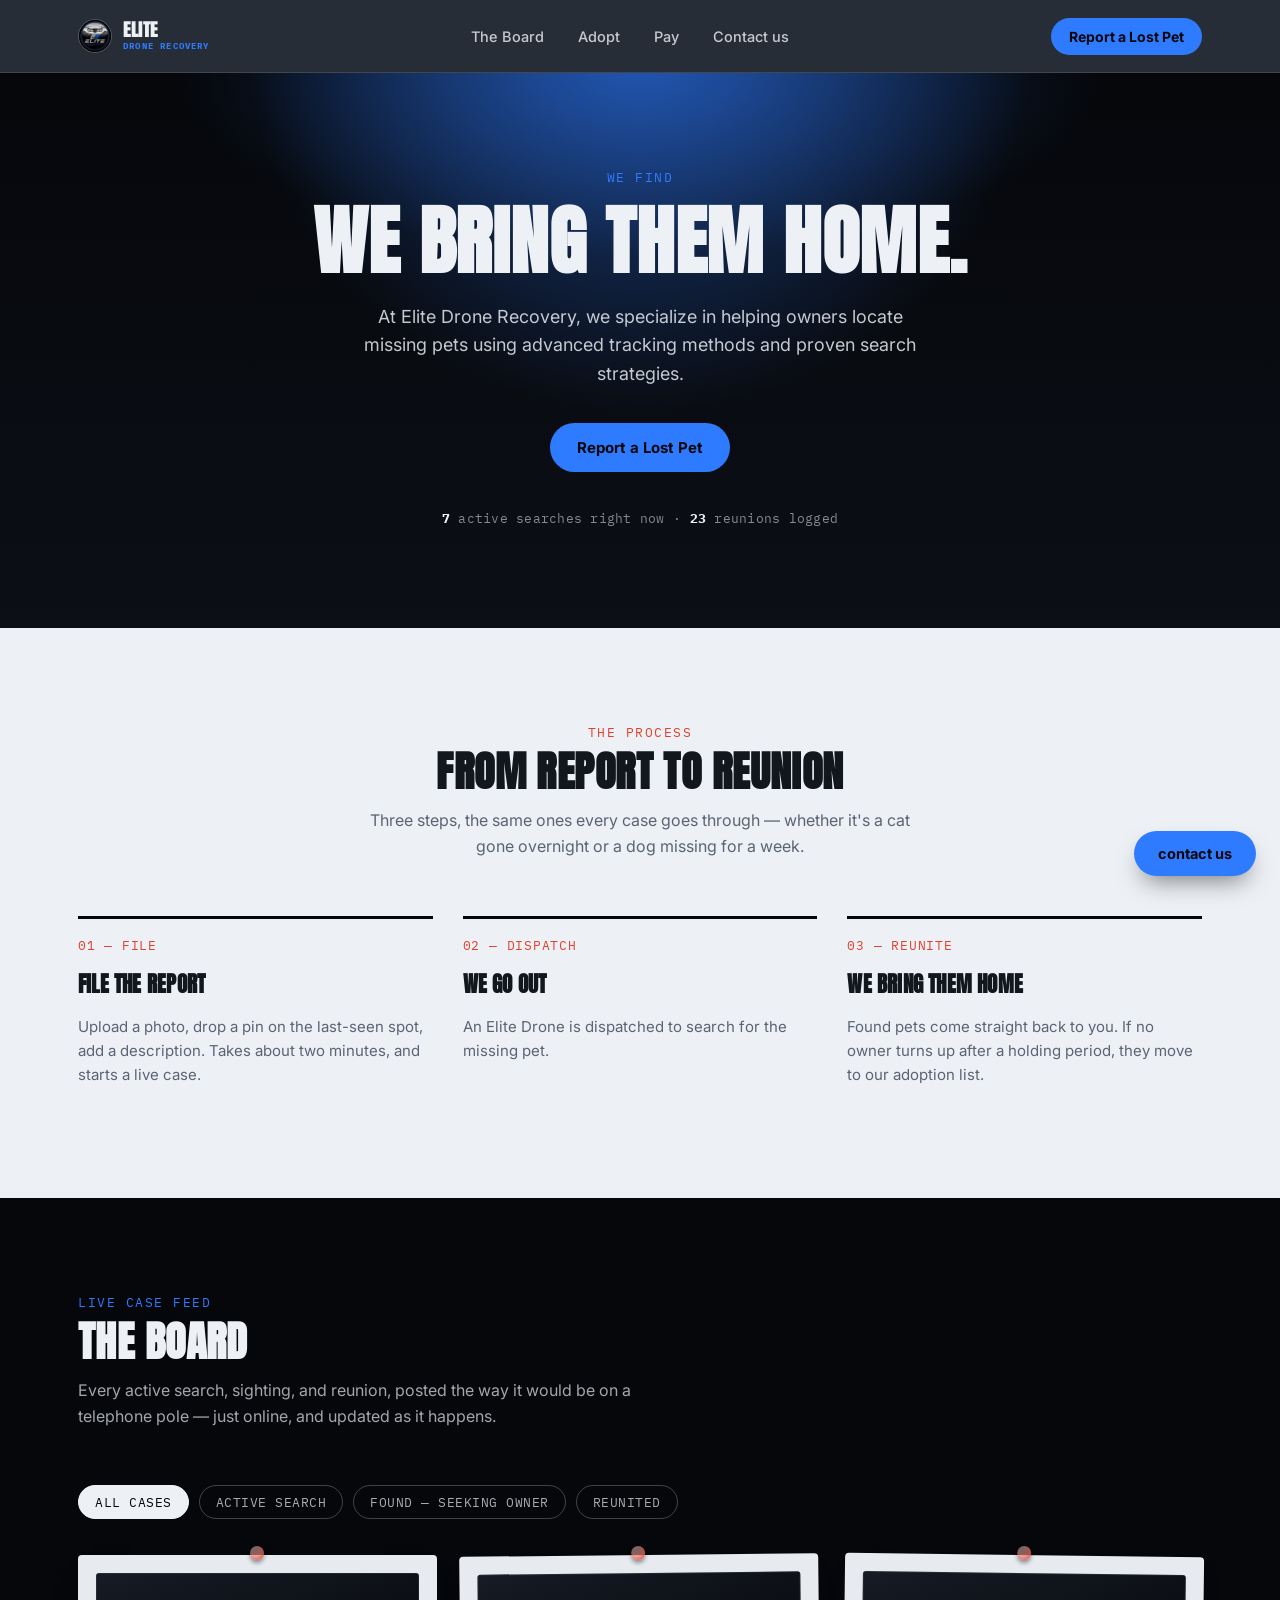
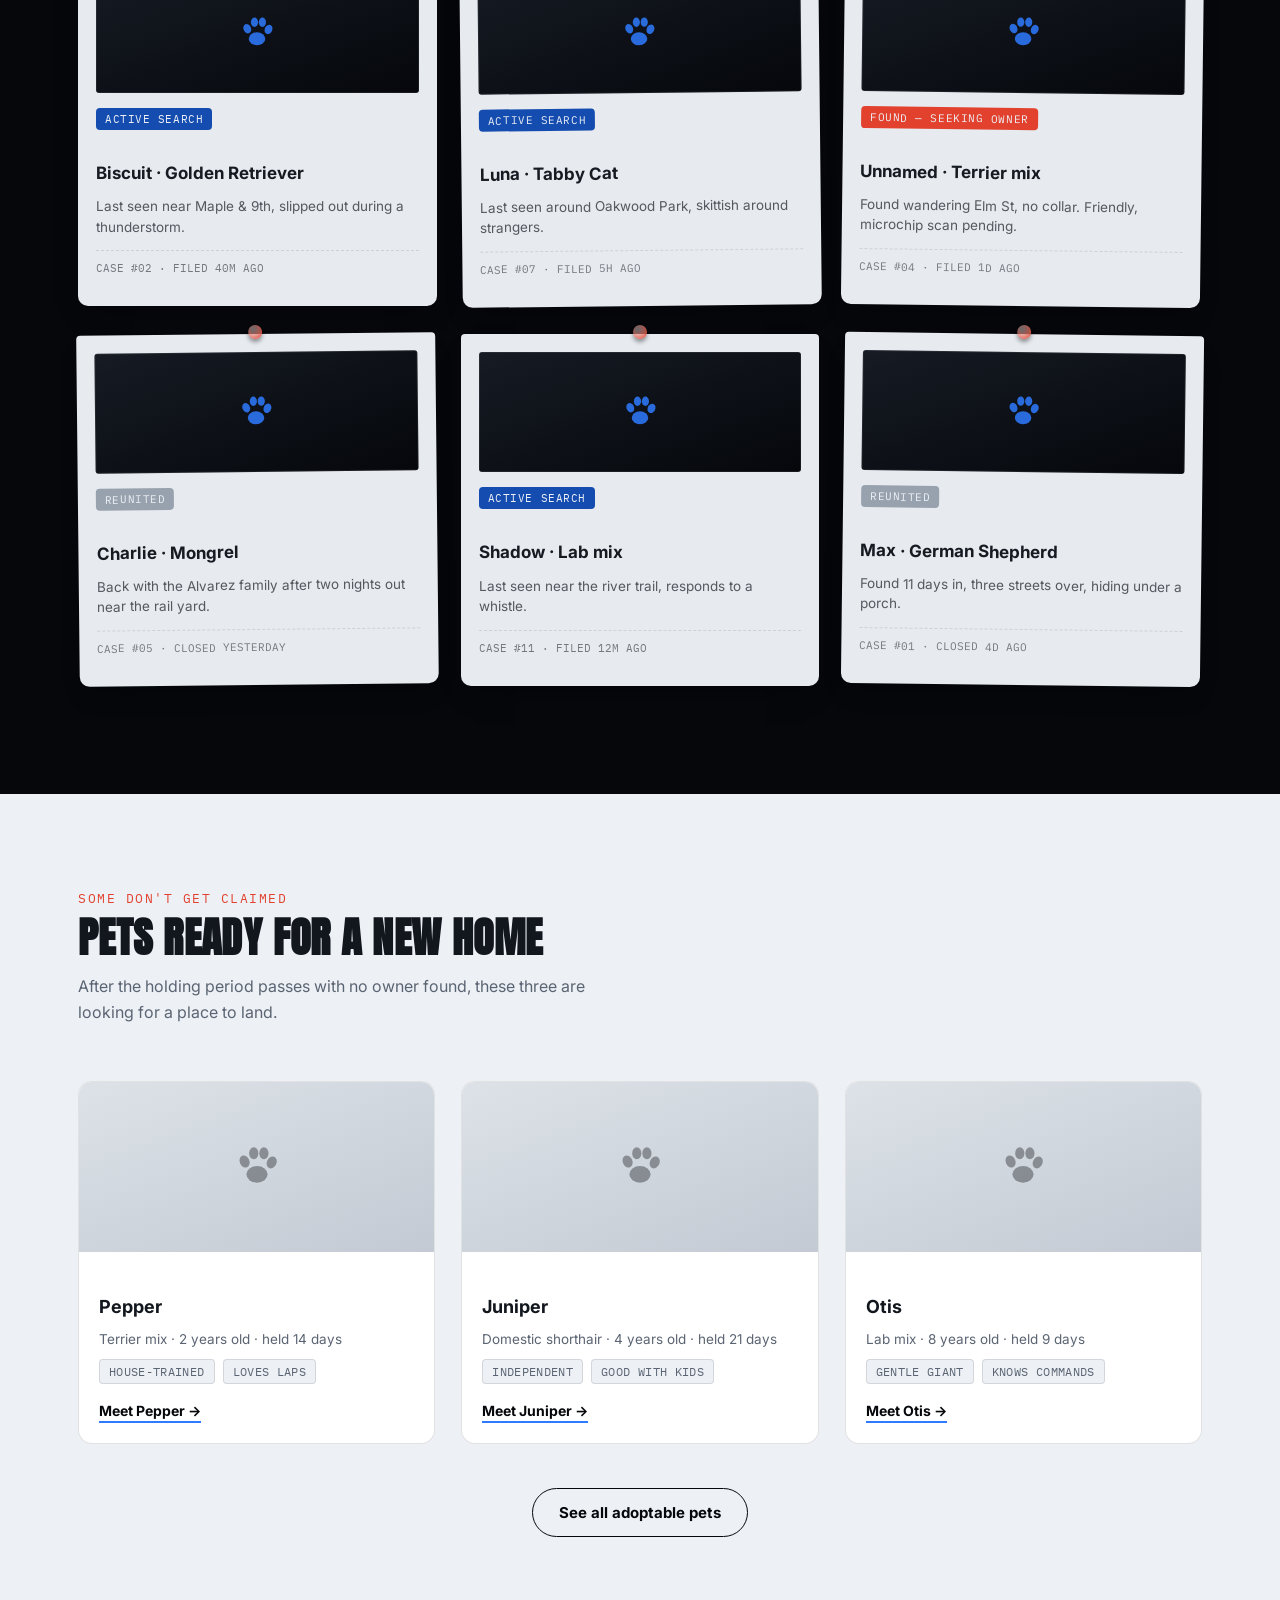
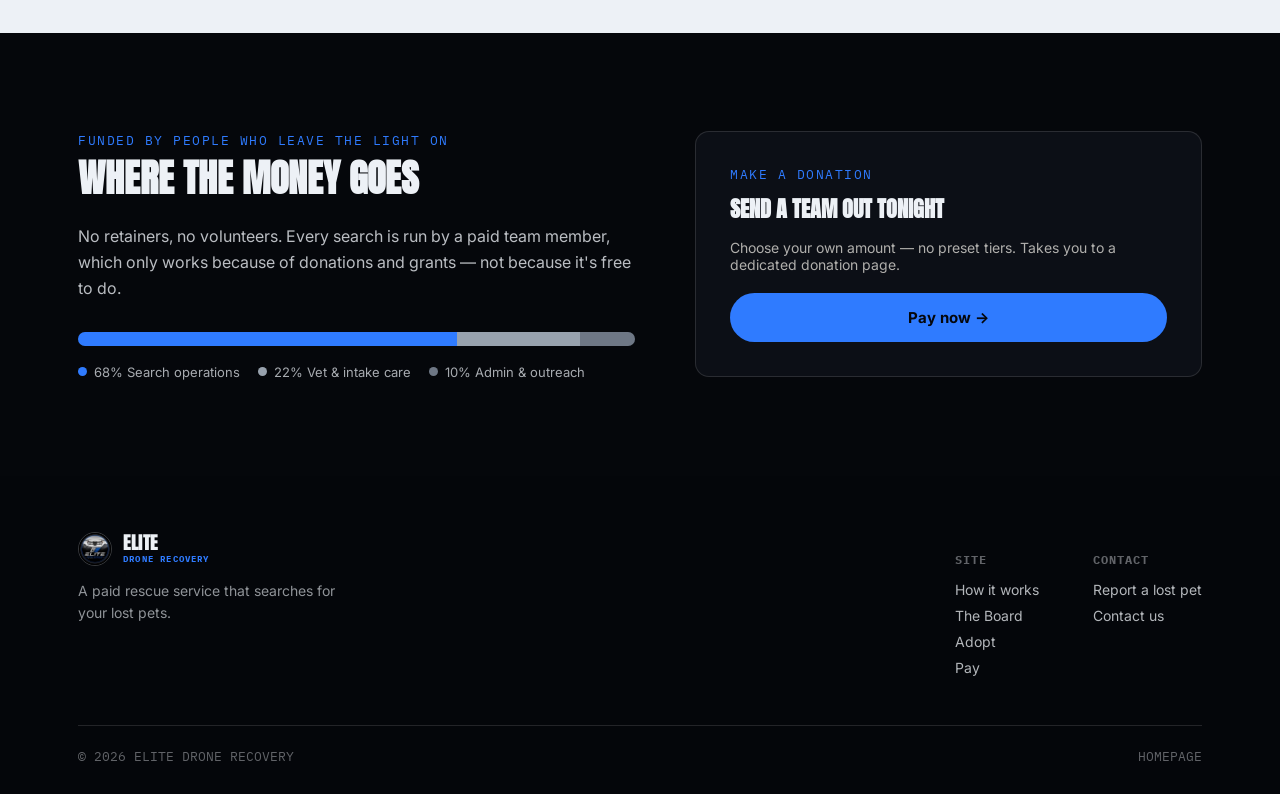
==== index.html @ ba107017 "Add files via upload" ====
<!DOCTYPE html>
<html lang="en">
<head>
<meta charset="UTF-8">
<meta name="viewport" content="width=device-width, initial-scale=1.0">
<title>Elite Drone Recovery — We bring them home</title>
<link rel="preconnect" href="https://fonts.googleapis.com">
<link rel="preconnect" href="https://fonts.gstatic.com" crossorigin>
<link href="https://fonts.googleapis.com/css2?family=Anton&family=Inter:wght@400;500;600;700&family=IBM+Plex+Mono:wght@400;500&display=swap" rel="stylesheet">
<link rel="stylesheet" href="elite.css">
</head>
<body>

<!-- shared icons -->
<svg width="0" height="0" style="position:absolute" aria-hidden="true">
  <defs>
    <symbol id="icon-paw" viewBox="0 0 100 100">
      <ellipse cx="50" cy="66" rx="23" ry="18"/>
      <ellipse cx="23" cy="38" rx="10.5" ry="13.5" transform="rotate(-24 23 38)"/>
      <ellipse cx="43" cy="20" rx="10" ry="13"/>
      <ellipse cx="65" cy="20" rx="10" ry="13"/>
      <ellipse cx="82" cy="40" rx="10.5" ry="13.5" transform="rotate(24 82 40)"/>
    </symbol>
    <symbol id="icon-lamp" viewBox="0 0 40 40">
      <circle cx="20" cy="13" r="8.5"/>
      <g stroke="currentColor" stroke-width="2.4" fill="none" stroke-linecap="round">
        <path d="M20 24 L13 37"/>
        <path d="M20 24 L20 38"/>
        <path d="M20 24 L27 37"/>
      </g>
    </symbol>
    <symbol id="icon-menu" viewBox="0 0 24 24">
      <g stroke="currentColor" stroke-width="2" fill="none" stroke-linecap="round">
        <path d="M3 6h18"/><path d="M3 12h18"/><path d="M3 18h18"/>
      </g>
    </symbol>
  </defs>
</svg>

<header>
  <div class="wrap nav-row">
    <a href="#top" class="brand">
      <img class="mark-img" src="[data-uri]" alt="Elite Drone Recovery">
      <span class="word-stack">
        <span class="word-main">ELITE</span>
        <span class="word-sub">DRONE RECOVERY</span>
      </span>
    </a>
    <nav class="nav-links">
      <a href="#board">The Board</a>
      <a href="#adopt">Adopt</a>
      <a href="#donate">Pay</a>
      <a href="https://www.facebook.com/EliteDroneRecovery">Contact us</a>
    </nav>
    <button class="nav-cta" id="reportBtn">Report a Lost Pet</button>
    <button class="hamburger" id="hamburgerBtn" aria-label="Open menu" aria-expanded="false">
      <svg class="icon"><use href="#icon-menu"/></svg>
    </button>
  </div>
  <div class="mobile-nav" id="mobileNav">
    <a href="https://www.facebook.com/EliteDroneRecovery">contact us</a>
    <a href="#board">The Board</a>
    <a href="#adopt">Adopt</a>
    <a href="#donate">Pay</a>
  </div>
</header>

<main id="top">

  <!-- HERO -->
  <section class="hero">
    <div class="wrap hero-inner">
      <span class="eyebrow">We find</span>
      <h1>We bring them home.</h1>
      <p class="lede">At Elite Drone Recovery, we specialize in helping owners locate missing pets using advanced tracking methods and proven search strategies.</p>
      <div class="hero-ctas">
        <button class="btn btn-primary" id="reportBtnHero">Report a Lost Pet</button>
       
      </div>
      <p class="hero-stat"><strong>7</strong> active searches right now · <strong>23</strong> reunions logged</p>
    </div>
  </section>

  <!-- HOW IT WORKS -->
  <section class="section" id="how">
    <div class="wrap">
      <div class="section-head center light">
        <span class="eyebrow">The process</span>
        <h2>From report to reunion</h2>
        <p>Three steps, the same ones every case goes through — whether it's a cat gone overnight or a dog missing for a week.</p>
      </div>
      <div class="steps">
        <div class="step">
          <span class="num">01 — FILE</span>
          <h3>File the report</h3>
          <p>Upload a photo, drop a pin on the last-seen spot, add a description. Takes about two minutes, and starts a live case.</p>
        </div>
        <div class="step">
          <span class="num">02 — DISPATCH</span>
          <h3>We go out</h3>
          <p>An Elite Drone is dispatched to search for the missing pet.</p>
        </div>
        <div class="step">
          <span class="num">03 — REUNITE</span>
          <h3>We bring them home</h3>
          <p>Found pets come straight back to you. If no owner turns up after a holding period, they move to our adoption list.</p>
        </div>
      </div>
    </div>
  </section>

  <!-- THE BOARD -->
  <section class="section board-section dark" id="board">
    <div class="wrap">
      <div class="section-head">
        <span class="eyebrow">Live case feed</span>
        <h2>The Board</h2>
        <p>Every active search, sighting, and reunion, posted the way it would be on a telephone pole — just online, and updated as it happens.</p>
      </div>

      <div class="board-controls">
        <div class="chips" id="chipRow">
          <button class="chip active" data-filter="all">All cases</button>
          <button class="chip" data-filter="active">Active search</button>
          <button class="chip" data-filter="found">Found — seeking owner</button>
          <button class="chip" data-filter="reunited">Reunited</button>
        </div>
      </div>

      <div class="board-grid" id="boardGrid">

        <article class="card" data-status="active">
          <span class="pin"></span>
          <div class="card-photo"><svg class="icon"><use href="#icon-paw"/></svg></div>
          <span class="tag active">Active search</span>
          <h4>Biscuit · Golden Retriever</h4>
          <p class="meta">Last seen near Maple &amp; 9th, slipped out during a thunderstorm.</p>
          <p class="case">CASE #02 · FILED 40M AGO</p>
        </article>

        <article class="card" data-status="active">
          <span class="pin"></span>
          <div class="card-photo"><svg class="icon"><use href="#icon-paw"/></svg></div>
          <span class="tag active">Active search</span>
          <h4>Luna · Tabby Cat</h4>
          <p class="meta">Last seen around Oakwood Park, skittish around strangers.</p>
          <p class="case">CASE #07 · FILED 5H AGO</p>
        </article>

        <article class="card" data-status="found">
          <span class="pin"></span>
          <div class="card-photo"><svg class="icon"><use href="#icon-paw"/></svg></div>
          <span class="tag found">Found — seeking owner</span>
          <h4>Unnamed · Terrier mix</h4>
          <p class="meta">Found wandering Elm St, no collar. Friendly, microchip scan pending.</p>
          <p class="case">CASE #04 · FILED 1D AGO</p>
        </article>

        <article class="card" data-status="reunited">
          <span class="pin"></span>
          <div class="card-photo"><svg class="icon"><use href="#icon-paw"/></svg></div>
          <span class="tag reunited">Reunited</span>
          <h4>Charlie · Mongrel</h4>
          <p class="meta">Back with the Alvarez family after two nights out near the rail yard.</p>
          <p class="case">CASE #05 · CLOSED YESTERDAY</p>
        </article>

        <article class="card" data-status="active">
          <span class="pin"></span>
          <div class="card-photo"><svg class="icon"><use href="#icon-paw"/></svg></div>
          <span class="tag active">Active search</span>
          <h4>Shadow · Lab mix</h4>
          <p class="meta">Last seen near the river trail, responds to a whistle.</p>
          <p class="case">CASE #11 · FILED 12M AGO</p>
        </article>

        <article class="card" data-status="reunited">
          <span class="pin"></span>
          <div class="card-photo"><svg class="icon"><use href="#icon-paw"/></svg></div>
          <span class="tag reunited">Reunited</span>
          <h4>Max · German Shepherd</h4>
          <p class="meta">Found 11 days in, three streets over, hiding under a porch.</p>
          <p class="case">CASE #01 · CLOSED 4D AGO</p>
        </article>

      </div>
    </div>
  </section>

  <!-- ADOPT -->
  <section class="section" id="adopt">
    <div class="wrap">
      <div class="section-head light">
        <span class="eyebrow">Some don't get claimed</span>
        <h2>Pets ready for a new home</h2>
        <p>After the holding period passes with no owner found, these three are looking for a place to land.</p>
      </div>
      <div class="adopt-grid">

        <div class="pet-card">
          <div class="pet-photo"><svg class="icon"><use href="#icon-paw"/></svg></div>
          <div class="pet-body">
            <h4>Pepper</h4>
            <p class="pet-tagline">Terrier mix · 2 years old · held 14 days</p>
            <div class="pet-traits">
              <span class="trait">House-trained</span>
              <span class="trait">Loves laps</span>
            </div>
            <a href="#" class="pet-cta">Meet Pepper →</a>
          </div>
        </div>

        <div class="pet-card">
          <div class="pet-photo"><svg class="icon"><use href="#icon-paw"/></svg></div>
          <div class="pet-body">
            <h4>Juniper</h4>
            <p class="pet-tagline">Domestic shorthair · 4 years old · held 21 days</p>
            <div class="pet-traits">
              <span class="trait">Independent</span>
              <span class="trait">Good with kids</span>
            </div>
            <a href="#" class="pet-cta">Meet Juniper →</a>
          </div>
        </div>

        <div class="pet-card">
          <div class="pet-photo"><svg class="icon"><use href="#icon-paw"/></svg></div>
          <div class="pet-body">
            <h4>Otis</h4>
            <p class="pet-tagline">Lab mix · 8 years old · held 9 days</p>
            <div class="pet-traits">
              <span class="trait">Gentle giant</span>
              <span class="trait">Knows commands</span>
            </div>
            <a href="#" class="pet-cta">Meet Otis →</a>
          </div>
        </div>

      </div>
      <div class="adopt-foot">
        <a href="adopt.html" class="btn btn-outline" style="color:var(--ink);border-color:var(--ink);">See all adoptable pets</a>
      </div>
    </div>
  </section>

  <!-- DONATE -->
  <section class="section dark" id="donate">
    <div class="wrap donate-grid">
      <div class="donate-copy">
        <span class="eyebrow">Funded by people who leave the light on</span>
        <h2 style="font-family:var(--display);font-size:clamp(26px,3.6vw,38px);text-transform:uppercase;">Where the money goes</h2>
        <p>No retainers, no volunteers. Every search is run by a paid team member, which only works because of donations and grants — not because it's free to do.</p>
        <div class="fund-bar">
          <div class="fund-seg ops"></div>
          <div class="fund-seg care"></div>
          <div class="fund-seg admin"></div>
        </div>
        <div class="fund-legend">
          <span><i class="dot" style="background:var(--beacon)"></i>68% Search operations</span>
          <span><i class="dot" style="background:var(--moss)"></i>22% Vet &amp; intake care</span>
          <span><i class="dot" style="background:#6E7785"></i>10% Admin &amp; outreach</span>
        </div>
      </div>
    <div class="donate-panel">
        <span class="eyebrow">Make a donation</span>
        <h3 style="font-family:var(--display);font-size:22px;text-transform:uppercase;">Send a team out tonight</h3>
        <p style="font-size:14px;color:rgba(247,244,237,0.7);margin:14px 0 20px;">Choose your own amount — no preset tiers. Takes you to a dedicated donation page.</p>
        <a href="donate.html" class="btn btn-primary" style="width:100%;justify-content:center;">Pay now →</a>
      </div>
    </div>

    <a href="https://www.facebook.com/EliteDroneRecovery" class="floating-donate"> contact us </a>
  </section>

</main>

<footer>
  <div class="wrap">
    <div class="foot-top">
      <div class="foot-brand">
        <a href="#top" class="brand">
          <img class="mark-img" src="[data-uri]" alt="Elite Drone Recovery">
          <span class="word-stack">
            <span class="word-main">ELITE</span>
            <span class="word-sub">DRONE RECOVERY</span>
          </span>
        </a> 
        <p>A paid rescue service that searches for your lost pets.</p>
      </div>
      <div class="foot-cols">
        <div class="foot-col">
          <h5>Site</h5>
          <a href="#how">How it works</a>
          <a href="#board">The Board</a>
          <a href="#adopt">Adopt</a>
          <a href="donate.html">Pay</a>
        </div>
        <div class="foot-col">
          <h5>Contact</h5>
          <a href="#">Report a lost pet</a>
          <a href="https://www.facebook.com/EliteDroneRecovery">Contact us</a>
        </div>
      </div>
    </div>
    <div class="foot-bottom">
      <span>© 2026 ELITE DRONE RECOVERY</span>
      <span>HOMEPAGE</span>
    </div>
  </div>
</footer>

<!-- REPORT MODAL -->
<div class="modal-backdrop" id="modalBackdrop">
  <div class="modal" role="dialog" aria-modal="true" aria-labelledby="modalTitle">
    <button class="modal-close" id="modalClose" aria-label="Close">&times;</button>
    <span class="eyebrow">Case intake</span>
    <h3 id="modalTitle">Report a Lost Pet</h3>
    <p class="note"></p>
    <div class="field">
      <label for="petName">Pet's name</label>
      <input type="text" id="petName" placeholder="e.g. Biscuit">
    </div>
    <div class="field">
      <label for="petPhoto">Photo</label>
      <input type="file" id="petPhoto">
    </div>
    <div class="field">
      <label for="lastSeen">Last seen location</label>
      <input type="text" id="lastSeen" placeholder="Street, neighborhood, or drop a pin">
    </div>
    <div class="field">
      <label for="petDesc">Description</label>
      <textarea id="petDesc" rows="3" placeholder="Breed, color, collar, behavior..."></textarea>
    </div>
    <a class="btn btn-primary" type="button" id="modalSubmit" >Continue</a>
  </div>
</div>

<script src="elite.js">
 
</script>

</body>
</html>
---- elite.css ----
:root{
    --ink:#05070B;
    --ink-2:#0C0F16;
    --ink-3:#161B24;
    --paper:#E7EAEF;
    --paper-edge:#CCD2DA;
    --paper-text:#161B22;
    --beacon:#2F7BFF;
    --beacon-deep:#154CB0;
    --moss:#98A2AE;
    --rust:#E2412E;
    --bone:#EDF1F6;
    --charcoal:#12161D;
    --charcoal-soft:#5B6472;
    --line:rgba(255,255,255,0.12);
    --line-dark:rgba(18,22,29,0.12);
    --radius:14px;
    --display:'Anton', sans-serif;
    --body:'Inter', -apple-system, BlinkMacSystemFont, "Segoe UI", sans-serif;
    --mono:'IBM Plex Mono', 'Courier New', monospace;
  }

  *{
    box-sizing:border-box;
  }
  html{
    scroll-behavior:smooth;
  }
  body{
    margin:0;
    font-family:var(--body);
    color:var(--charcoal);
    background:var(--bone);
    -webkit-font-smoothing:antialiased;
  }

  img,svg{
    display:block;
  }

  a{
    color:inherit;
    text-decoration:none;
  }

  button{
    font-family:inherit;
    cursor:pointer;
  }

  ul{
    margin:0;
    padding:0;
    list-style:none;
  }
  h1,h2,h3{
    margin:0;
  }

  .icon{
    width:1em;
    height:1em;
    fill:currentColor;
  }

  *:focus-visible{
    outline:2px solid var(--beacon);
    outline-offset:3px;
  }

  .wrap{
    max-width:1180px;
    margin:0 auto;
    padding:0 28px;
  }
  @media (max-width:640px){
    .wrap{
      padding:0 20px;
    }
  }

  .eyebrow{
    font-family:var(--mono);
    font-size:12.5px;
    letter-spacing:0.12em;
    text-transform:uppercase;
  }

  /* ---------- HEADER ---------- */
  header{
    position:sticky;
    top:0;
    z-index:50;
    background:rgba(22,29,39,0.92);
    backdrop-filter:blur(8px);
    border-bottom:1px solid var(--line);
  }
  .nav-row{
    display:flex;
    align-items:center;
    justify-content:space-between;
    height:72px;
    color:var(--bone);
  }

  .brand{
    display:flex;
    align-items:center;
    gap:11px;
    font-weight:700;
    letter-spacing:0.02em;
  }
  
  .brand .mark-img{
    width:34px;
    height:34px;
    border-radius:50%;
    object-fit:cover;
    border:1px solid rgba(255,255,255,0.2);
    flex-shrink:0;
  }

  .brand .word-stack{
    display:flex;
    flex-direction:column;
    line-height:1;
  }
  
  .brand .word-main{
    font-family:var(--display);
    font-size:18px;
    letter-spacing:0.03em;
    color:var(--bone);
  }
  
  .brand .word-sub{
    font-family:var(--mono);
    font-size:8.5px;
    letter-spacing:0.14em;
    color:var(--beacon);
    margin-top:3px;
  }

  .nav-links{
    display:flex;
    align-items:center;
    gap:34px;
  }
  
  .nav-links a{
    font-size:14.5px;
    font-weight:500;
    color:var(--bone);
    opacity:0.8;
    transition:opacity .15s ease;
  }
  
  .nav-links a:hover{
    opacity:1;
  }

  .nav-cta{
    background:var(--beacon);
    color:var(--ink);
    font-weight:700;
    font-size:14px;
    padding:10px 18px;
    border-radius:999px;
    border:none;
    transition:transform .15s ease, background .15s ease;
  }
  
  .nav-cta:hover{
    background:#5B96FF;
    transform:translateY(-1px);
  }

  .hamburger{
    display:none;
    background:none;
    border:none;
    color:var(--bone);
    padding:6px;
  }
  
  .hamburger svg{
    width:26px;
    height:26px;
  }

  .mobile-nav{
    display:none;
    flex-direction:column;
    gap:2px;
    background:var(--ink);
    border-bottom:1px solid var(--line);
  }

  .mobile-nav.open{
    display:flex;
  }
  
  .mobile-nav a, .mobile-nav button{
    color:var(--bone);
    padding:14px 28px;
    font-size:15px;
    text-align:left;
    background:none;
    border:none;
    border-top:1px solid var(--line);
  }

  @media (max-width:860px){
    .nav-links{
      display:none;
    }
    .hamburger{
      display:block;
    }
  }

  /* ---------- HERO ---------- */
  .hero{
    position:relative;
    background:radial-gradient(ellipse 60% 55% at 50% 0%, rgba(47,123,255,0.35), transparent 60%),
               linear-gradient(180deg, var(--ink) 0%, var(--ink-2) 100%);
    color:var(--bone);
    overflow:hidden;
    padding:96px 0 88px;
  }

  .hero::before{
    content:'';
    position:absolute;
    inset:0;
    background:radial-gradient(circle at 50% -10%, rgba(47,123,255,0.55), transparent 45%);
    animation:glow 5s ease-in-out infinite;
    pointer-events:none;
  }

  @keyframes glow{
    0%,100%{
      opacity:0.55;
    }
    50%{
      opacity:0.9;
    }
  }
  @media (prefers-reduced-motion:reduce){
    .hero::before{
      animation:none;
      opacity:0.7;
    }
  }

  .hero-inner{
    position:relative;
    text-align:center;
    max-width:760px;
    margin:0 auto;
  }
  
  .hero .eyebrow{
    color:var(--beacon);
    margin-bottom:18px;
    display:block;
  }
  
  .hero h1{
    font-family:var(--display);
    font-size:clamp(40px,7vw,76px);
    line-height:1.02;
    letter-spacing:0.01em;
    text-transform:uppercase;
  }
  
  .hero p.lede{
    font-size:18px;
    line-height:1.6;
    color:rgba(237,241,246,0.82);
    max-width:560px;
    margin:22px auto 0;
  }

  .hero-ctas{
    display:flex;
    gap:14px;
    justify-content:center;
    margin-top:34px;
    flex-wrap:wrap;
  }

  .btn{
    font-weight:700;
    font-size:15px;
    padding:14px 26px;
    border-radius:999px;
    border:1px solid transparent;
    transition:transform .15s ease, background .15s ease;
    display:inline-flex;
    align-items:center;
    gap:8px;
  }

  .btn-primary{
    background:var(--beacon);
    color:var(--ink);
  }
  
  .btn-primary:hover{
    background:#5B96FF;
    transform:translateY(-2px);
  }
  
  .btn-outline{
    background:transparent;
    color:var(--bone);
    border-color:rgba(237,241,246,0.4);
  }
  
  .btn-outline:hover{
    border-color:var(--bone);
    transform:translateY(-2px);
  }

  .hero-stat{
    margin-top:38px;
    font-family:var(--mono);
    font-size:13px;
    color:rgba(237,241,246,0.55);
    letter-spacing:0.02em;
  }

  .hero-stat strong{
    color:var(--bone);
  }

  /* ---------- SECTION HEADERS ---------- */
  .section{
    padding:96px 0;
  }
  .section-head{
    max-width:560px;
    margin-bottom:56px;
  }
  
  .section-head.center{
    margin-left:auto;
    margin-right:auto;
    text-align:center;
  }
  
  .section-head .eyebrow{
    margin-bottom:10px;
    display:block;
  }
  
  .section-head h2{
    font-family:var(--display);
    font-size:clamp(28px,4vw,42px);
    text-transform:uppercase;
    letter-spacing:0.01em;
    line-height:1.06;
  }
  .section-head p{
    margin-top:14px;
    font-size:16px;
    line-height:1.6;
    color:var(--charcoal-soft);
  }
  
  .light .eyebrow{
    color:var(--rust);
  }
  
  .dark{
    background:var(--ink);
    color:var(--bone);
  }
  
  .dark .section-head p{
    color:rgba(237,241,246,0.68);
  }
  
  .dark .eyebrow{
    color:var(--beacon);
  }

  /* ---------- HOW IT WORKS ---------- */
  .steps{
    display:grid;
    grid-template-columns:repeat(3,1fr);
    gap:30px;
  }

  @media (max-width:780px){
    .steps{
      grid-template-columns:1fr;
    }
  }
  .step{
    border-top:3px solid var(--ink);
    padding-top:18px;
  }
  .step .num{
    font-family:var(--mono);
    font-size:13px;
    color:var(--rust);
    display:block;
    margin-bottom:14px;
    letter-spacing:0.06em;
  }

  .step h3{
    font-family:var(--display);
    font-size:21px;
    text-transform:uppercase;
    letter-spacing:0.01em;
    margin-bottom:10px;
  }
  
  .step p{
    font-size:15px;
    line-height:1.6;
    color:var(--charcoal-soft);
  }

  /* ---------- THE BOARD ---------- */
  .board-section{
    padding-bottom:108px;
  }
  .board-controls{
    display:flex;
    align-items:center;
    justify-content:space-between;
    flex-wrap:wrap;
    gap:18px;
    margin-bottom:36px;
  }
  
  .chips{
    display:flex;
    gap:10px;
    flex-wrap:wrap;
  }
  
  .chip{
    font-family:var(--mono);
    font-size:12.5px;
    letter-spacing:0.04em;
    text-transform:uppercase;
    padding:8px 16px;
    border-radius:999px;
    border:1px solid rgba(237,241,246,0.25);
    background:transparent;
    color:rgba(237,241,246,0.7);
    transition:all .15s ease;
  }

  .chip:hover{
    border-color:var(--bone);
    color:var(--bone);
  }
  .chip.active{
    background:var(--bone);
    color:var(--ink);
    border-color:var(--bone);
  }

  .board-grid{
    display:grid;
    grid-template-columns:repeat(3,1fr);
    gap:28px 24px;
  }
  @media (max-width:900px){
    .board-grid{grid-template-columns:repeat(2,1fr);
    }
  }
  @media (max-width:600px){
    .board-grid{
      grid-template-columns:1fr;
    }
  }

  .card{
    background:var(--paper);
    color:var(--paper-text);
    border-radius:4px 4px 10px 10px;
    padding:18px 18px 20px;
    position:relative;
    box-shadow:0 14px 26px -14px rgba(0,0,0,0.55);
    transition:transform .2s ease, box-shadow .2s ease;
  }
  .card:nth-child(2n){
    transform:rotate(-0.6deg);
  }
  .card:nth-child(3n){
    transform:rotate(0.7deg);
  }
  .card:hover{
    transform:translateY(-4px) rotate(0deg);
    box-shadow:0 20px 34px -16px rgba(0,0,0,0.6);
  }
  @media (prefers-reduced-motion:reduce){
    .card, .card:hover{
      transition:none;
    }
  }
  
  .pin{
    position:absolute;
    top:-9px;
    left:50%;
    transform:translateX(-50%);
    width:14px;
    height:14px;
    border-radius:50%;
    background:radial-gradient(circle at 35% 30%, #fff6, var(--rust));
    box-shadow:0 3px 4px rgba(0,0,0,0.4);
  }

  .card-photo{
    background:linear-gradient(160deg, var(--ink-3), var(--ink));
    border-radius:3px;
    height:120px;
    display:flex;
    align-items:center;
    justify-content:center;
    margin-bottom:14px;
    position:relative;
  }

  .card-photo::after{
    content:'';
    position:absolute;
    inset:0;
    border:1px solid rgba(255,255,255,0.08);
  }

  .card-photo .icon{
    width:36px;
    height:36px;
    color:var(--beacon);
    opacity:0.85;
  }
  
  .tag{
    display:inline-flex;
    align-items:center;
    gap:6px;
    font-family:var(--mono);
    font-size:11px;
    letter-spacing:0.05em;
    text-transform:uppercase;
    padding:4px 9px;
    border-radius:4px;
    color:var(--bone);
    margin-bottom:10px;
  }

  .tag.active{
    background:var(--beacon-deep);
  }
  .tag.found{
    background:var(--rust);
  }
  .tag.reunited{
    background:var(--moss);
  }
  .card h4{
    font-size:17px;
    margin-bottom:4px;
  }
  .card .meta{
    font-size:13.5px;
    color:rgba(22,27,34,0.7);
    line-height:1.5;
  }
  .card .case{
    font-family:var(--mono);
    font-size:11px;
    color:rgba(22,27,34,0.55);
    margin-top:12px;
    padding-top:10px;
    border-top:1px dashed var(--paper-edge);
  }

  /* ---------- ADOPT ---------- */
  .adopt-grid{
    display:grid;
    grid-template-columns:repeat(3,1fr);
    gap:26px;
  }
  @media (max-width:860px){
    .adopt-grid{
      grid-template-columns:1fr;
   }
  }
  .pet-card{
    background:#fff;
    border:1px solid var(--line-dark);
    border-radius:var(--radius);
    overflow:hidden;
  }

  .pet-photo{
    height:170px;
    background:linear-gradient(160deg,#dde2e8,#c3cad3);
    display:flex;
    align-items:center;
    justify-content:center;
  }

  .pet-photo .icon{
    width:46px;
    height:46px;
    color:var(--ink);
    opacity:0.35;
  }

  .pet-body{
    padding:20px;
  }

  .pet-body h4{
    font-size:18px;
    margin-bottom:4px;
  }

  .pet-tagline{
    font-size:13.5px;
    color:var(--charcoal-soft);
    margin-bottom:12px;
  }

  .pet-traits{
    display:flex;
    gap:8px;
    flex-wrap:wrap;
    margin-bottom:16px;
  }

  .trait{
    font-size:11.5px;
    font-family:var(--mono);
    text-transform:uppercase;
    letter-spacing:0.03em;
    padding:4px 9px;
    border-radius:4px;
    background:var(--bone);
    color:var(--charcoal-soft);
    border:1px solid var(--line-dark);
  }

  .pet-cta{
    font-size:14px;
    font-weight:700;
    color:var(--ink);
    border-bottom:2px solid var(--beacon);
    padding-bottom:2px;
    display:inline-block;
  }
  .adopt-foot{
    margin-top:44px;
    text-align:center;
  }

  /* ---------- DONATE ---------- */
  .donate-grid{
    display:grid;
    grid-template-columns:1.1fr 1fr;
    gap:60px;
    align-items:center;
  }
  @media (max-width:860px){
    .donate-grid{
      grid-template-columns:1fr;
      gap:40px;
    }
  }
  .donate-copy p{
    font-size:16px;
    line-height:1.65;
    color:rgba(237,241,246,0.78);
    margin-top:16px;
  }
  .fund-bar{
    height:14px;
    border-radius:999px;
    overflow:hidden;
    display:flex;
    margin:30px 0 18px;
    background:var(--ink-3);
  }
  .fund-seg.ops{
    background:var(--beacon);
    width:68%;
  }
  .fund-seg.care{
    background:var(--moss);
    width:22%;
  }
  .fund-seg.admin{
    background:#6E7785;
    width:10%;
  }
  .fund-legend{
    display:flex;
    flex-wrap:wrap;
    gap:18px;
    font-size:13px;
    color:rgba(237,241,246,0.7);
  }
  .fund-legend span{
    display:inline-flex;
    align-items:center;
    gap:7px;
  }
  
  .dot{
    width:9px;
    height:9px;
    border-radius:50%;
    display:inline-block;
  }
  
  .donate-panel{
    background:var(--ink-2);
    border:1px solid var(--line);
    border-radius:var(--radius);
    padding:34px;
  }
  .donate-panel .eyebrow{
    color:var(--beacon);
    display:block;
    margin-bottom:10px;
  }
  .donate-amounts{
    display:grid;
    grid-template-columns:repeat(3,1fr);
    gap:10px;
    margin:20px 0 22px;
  }

  .amt{
    background:var(--ink-3);
    border:1px solid var(--line);
    color:var(--bone);
    padding:12px 0;
    border-radius:8px;
    font-weight:700;
    font-size:15px;
    transition:background .15s ease, border-color .15s ease;
  }
  .amt:hover, .amt.sel{
    background:var(--beacon);
    color:var(--ink);
    border-color:var(--beacon);
  }
  
  .donate-panel .btn-primary{
    width:100%;
    justify-content:center;
  }

  /* ---------- FOOTER ---------- */
  footer{
    background:#04060A;
    color:rgba(237,241,246,0.6);
    padding:56px 0 30px;
  }
  .foot-top{
    display:flex;
    justify-content:space-between;
    flex-wrap:wrap;
    gap:30px;
    margin-bottom:40px;
  }
  .foot-brand .brand{
    color:var(--bone);
    margin-bottom:10px;
  }
  .foot-brand p{
    max-width:280px;
    font-size:14px;
    line-height:1.6;
  }
  .foot-cols{
    display:flex;
    gap:54px;
    flex-wrap:wrap;
  }
  .foot-col h5{
    font-family:var(--mono);
    font-size:12px;
    letter-spacing:0.08em;
    text-transform:uppercase;
    color:rgba(237,241,246,0.4);
    margin-bottom:14px;
  }
  .foot-col a{
    display:block;
    font-size:14px;
    margin-bottom:9px;
    color:rgba(237,241,246,0.75);
  }
  .foot-col a:hover{
    color:var(--bone);
  }
  .foot-bottom{
    border-top:1px solid var(--line);
    padding-top:22px;
    font-size:12.5px;
    font-family:var(--mono);
    color:rgba(237,241,246,0.4);
    display:flex;
    justify-content:space-between;
    flex-wrap:wrap;
    gap:10px;
  }

  /* ---------- MODAL ---------- */
  .modal-backdrop{
    position:fixed;
    inset:0;
    background:rgba(15,19,25,0.7);
    display:none;
    align-items:center;
    justify-content:center;
    padding:20px;
    z-index:100;
  }
  .modal-backdrop.open{
    display:flex;
  }
  .modal{
    background:var(--bone);
    color:var(--charcoal);
    border-radius:16px;
    max-width:440px;
    width:100%;
    padding:32px;
    position:relative;
    max-height:90vh;
    overflow-y:auto;
  }
  .modal-close{
    position:absolute;
    top:18px;
    right:18px;
    background:none;
    border:none;
    font-size:22px;
    color:var(--charcoal-soft);
    line-height:1;
  }
  .modal .eyebrow{
    color:var(--rust);
    display:block;
    margin-bottom:8px;
  }
  .modal h3{
    font-family:var(--display);
    font-size:24px;
    text-transform:uppercase;
    margin-bottom:8px;
  }
  .modal p.note{
    font-size:13.5px;
    color:var(--charcoal-soft);
    margin-bottom:22px;
    line-height:1.5;
  }
  .field{
    margin-bottom:16px;
  }
  .field label{
    display:block;
    font-size:13px;
    font-weight:600;
    margin-bottom:6px;
  }
  .field input, .field textarea{
    width:100%;
    padding:11px 12px;
    border-radius:8px;
    border:1px solid var(--line-dark);
    font-family:var(--body);
    font-size:14px;
    background:#fff;
  }
  .field input[type="file"]{
    padding:9px 12px;
    background:var(--bone);
  }
  .modal .btn-primary{
    width:100%;
    justify-content:center;
    margin-top:6px;
  }

  
  .floating-donate{
    position:fixed;
    bottom:24px;
    right:24px;
    z-index:90;
    background:var(--beacon);
    color:var(--ink);
    font-weight:700;
    font-size:14.5px;
    padding:14px 24px;
    border-radius:999px;
    box-shadow:0 12px 24px -8px rgba(0,0,0,0.5);
    display:flex;
    align-items:center;
    gap:8px;
    transition:transform .15s ease, background .15s ease;
  }

  .floating-donate:hover{
    background:#2F7BFF;
    transform:translateY(-2px);
  }
  @media (max-width:640px){
    .floating-donate{
      padding:12px 18px;
      font-size:13.5px;
      bottom:16px;
      right:16px;
    }
  }
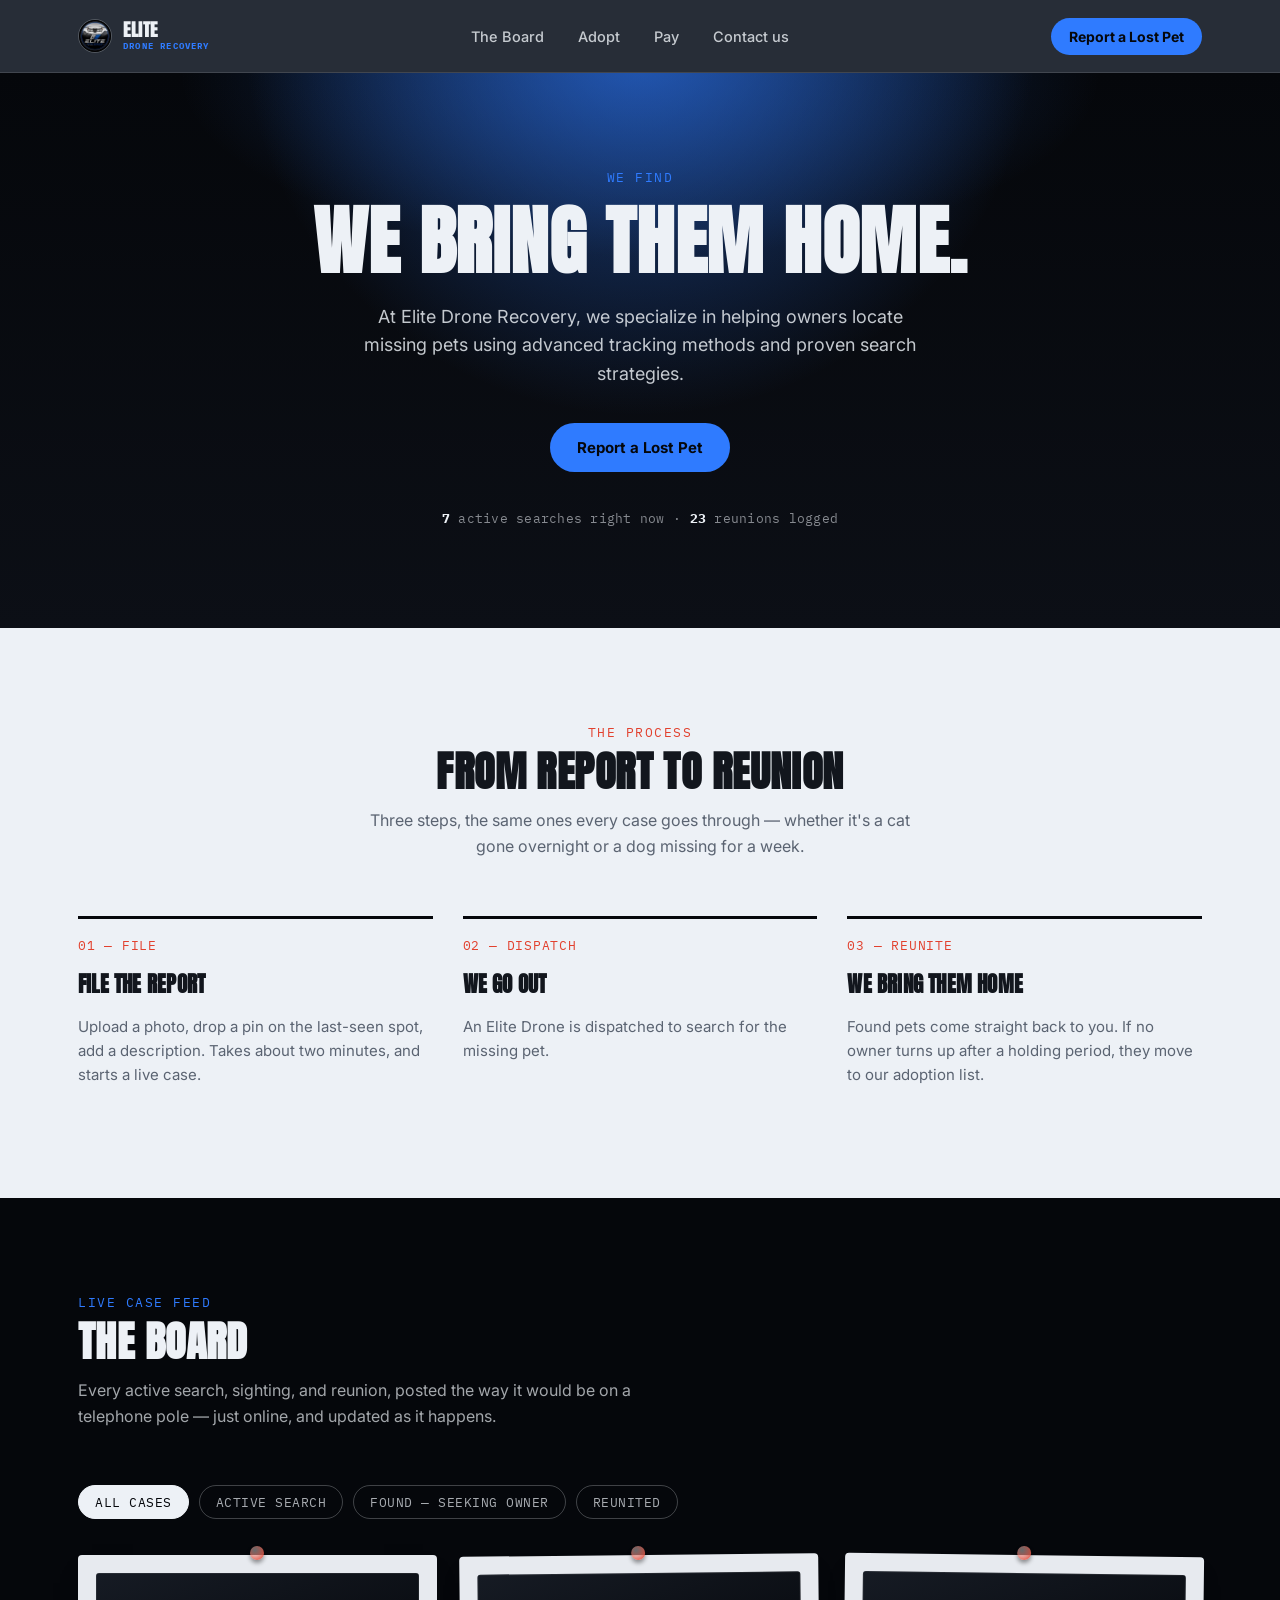
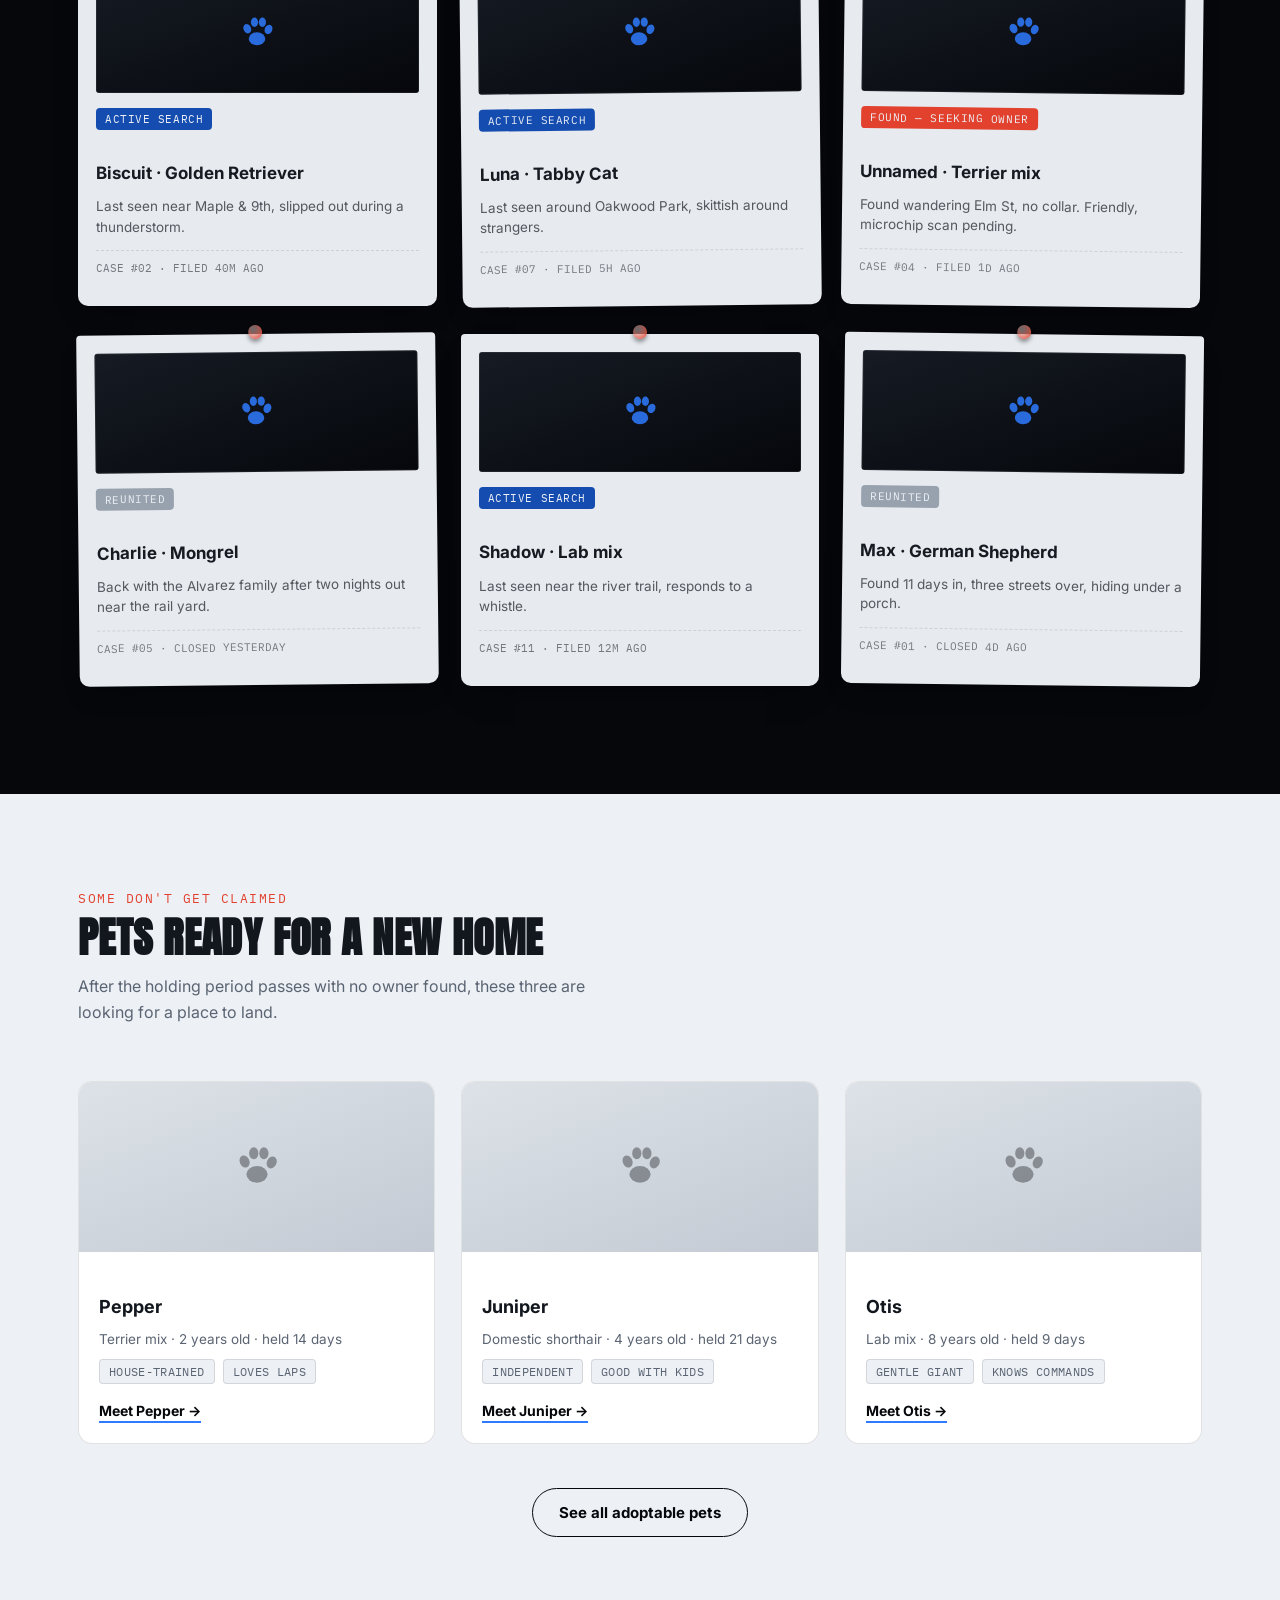
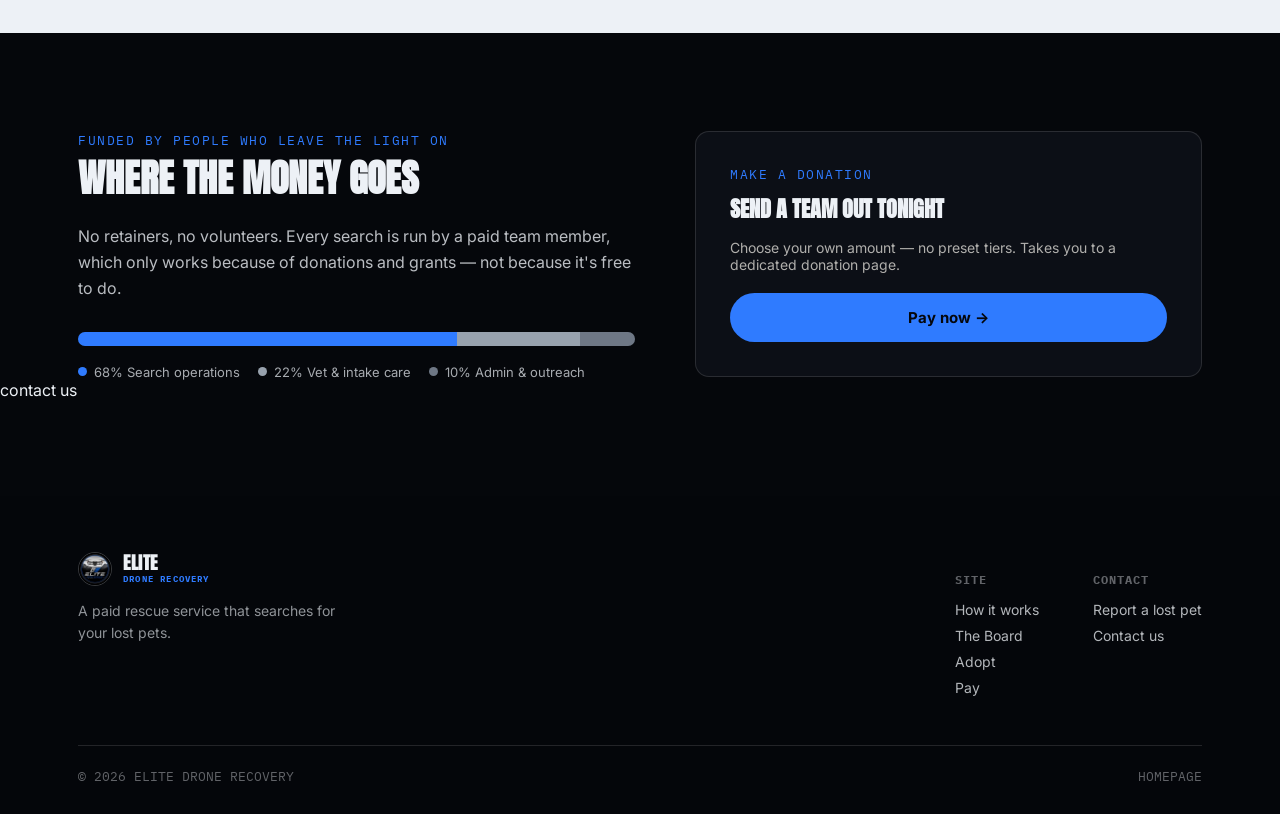
==== commit d429f269: "Update index.html" ====
--- a/index.html
+++ b/index.html
@@ -50,7 +50,7 @@
       <a href="#board">The Board</a>
       <a href="#adopt">Adopt</a>
       <a href="#donate">Pay</a>
-      <a href="https://www.facebook.com/EliteDroneRecovery">Contact us</a>
+      <a class="floating-donates">Contact us</a>
     </nav>
     <button class="nav-cta" id="reportBtn">Report a Lost Pet</button>
     <button class="hamburger" id="hamburgerBtn" aria-label="Open menu" aria-expanded="false">
@@ -58,7 +58,7 @@
     </button>
   </div>
   <div class="mobile-nav" id="mobileNav">
-    <a href="https://www.facebook.com/EliteDroneRecovery">contact us</a>
+    <a class="floating-donates">contact us</a>
     <a href="#board">The Board</a>
     <a href="#adopt">Adopt</a>
     <a href="#donate">Pay</a>
@@ -269,7 +269,7 @@
       </div>
     </div>
 
-    <a href="https://www.facebook.com/EliteDroneRecovery" class="floating-donate"> contact us </a>
+    <a  class="floating-donates"> contact us </a>
   </section>
 
 </main>
@@ -298,7 +298,7 @@
         <div class="foot-col">
           <h5>Contact</h5>
           <a href="#">Report a lost pet</a>
-          <a href="https://www.facebook.com/EliteDroneRecovery">Contact us</a>
+          <a class="floating-donates">Contact us</a>
         </div>
       </div>
     </div>
--- a/elite.css
+++ b/elite.css
@@ -917,11 +917,13 @@
     align-items:center;
     gap:8px;
     transition:transform .15s ease, background .15s ease;
+
   }
 
   .floating-donate:hover{
     background:#2F7BFF;
     transform:translateY(-2px);
+    cursor: pointer;
   }
   @media (max-width:640px){
     .floating-donate{
@@ -931,3 +933,7 @@
       right:16px;
     }
   }
+
+  .floating:hover{
+ cursor: pointer;
+  }
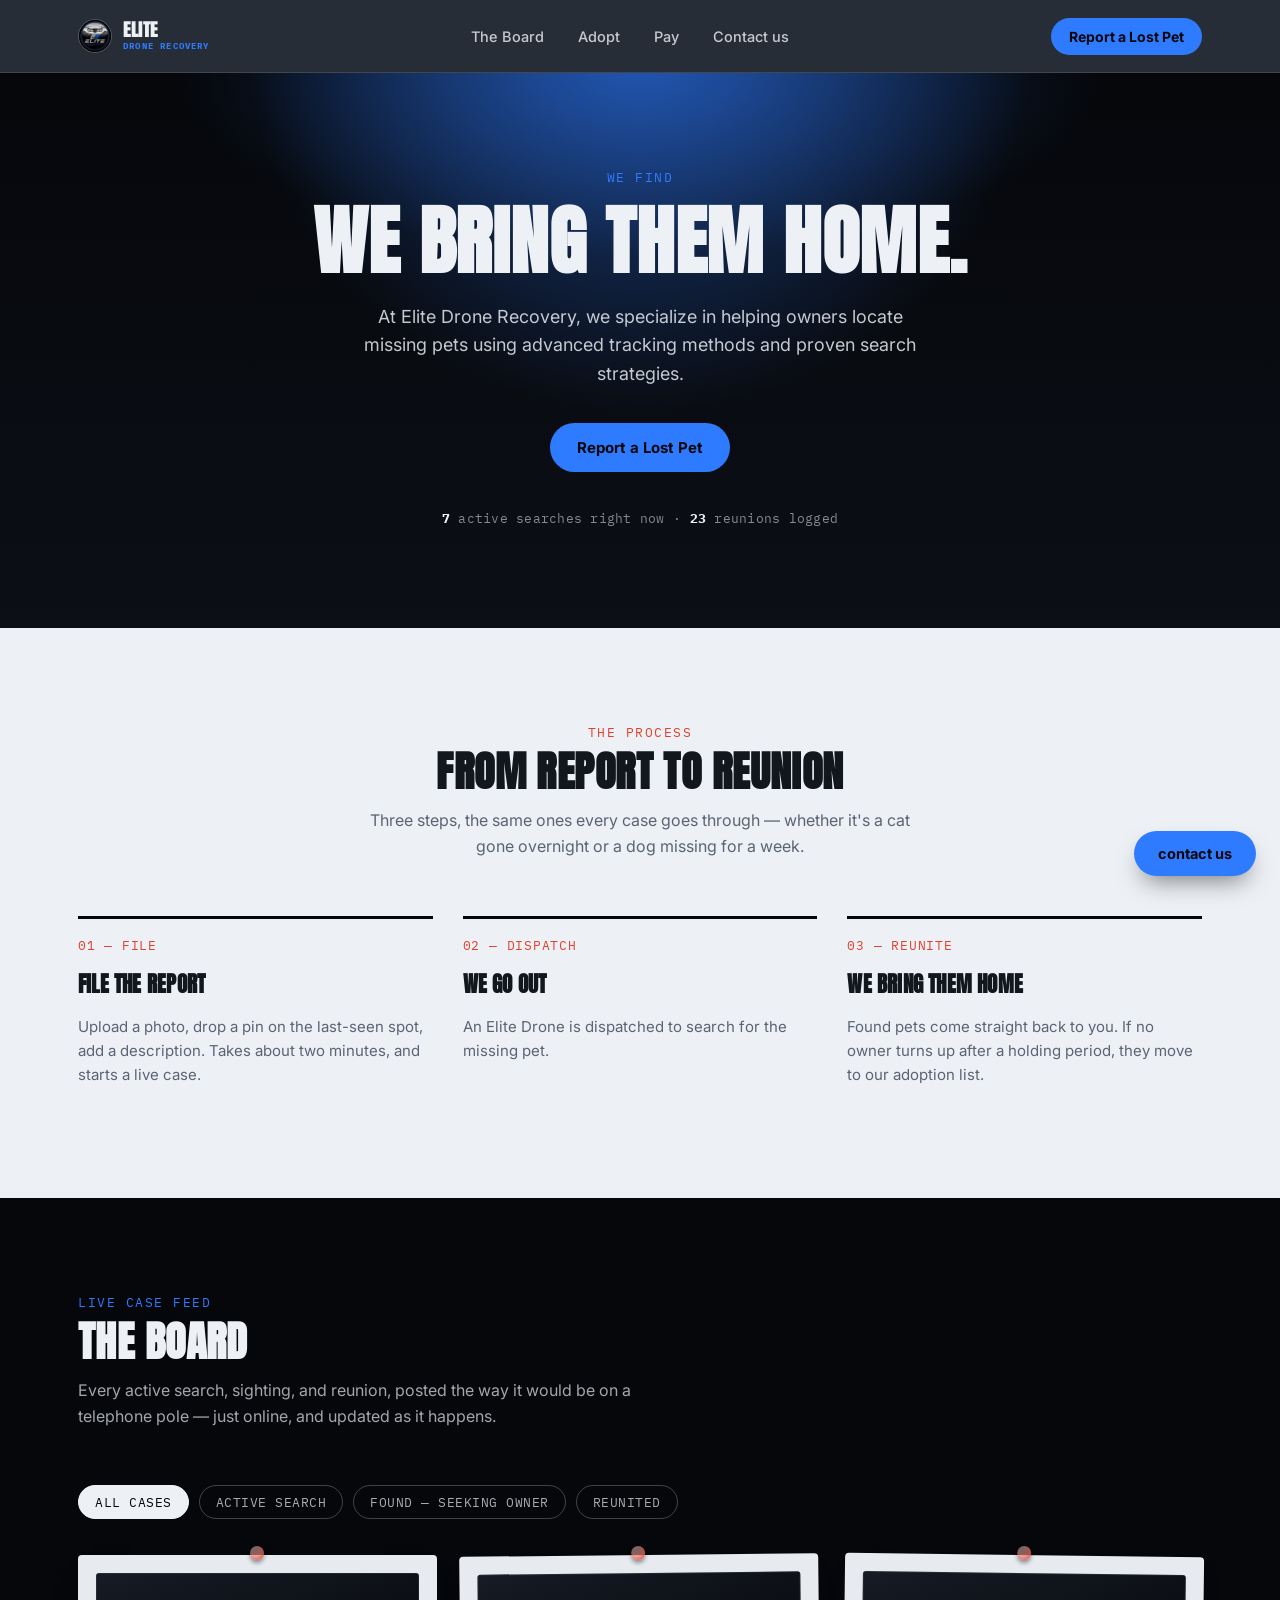
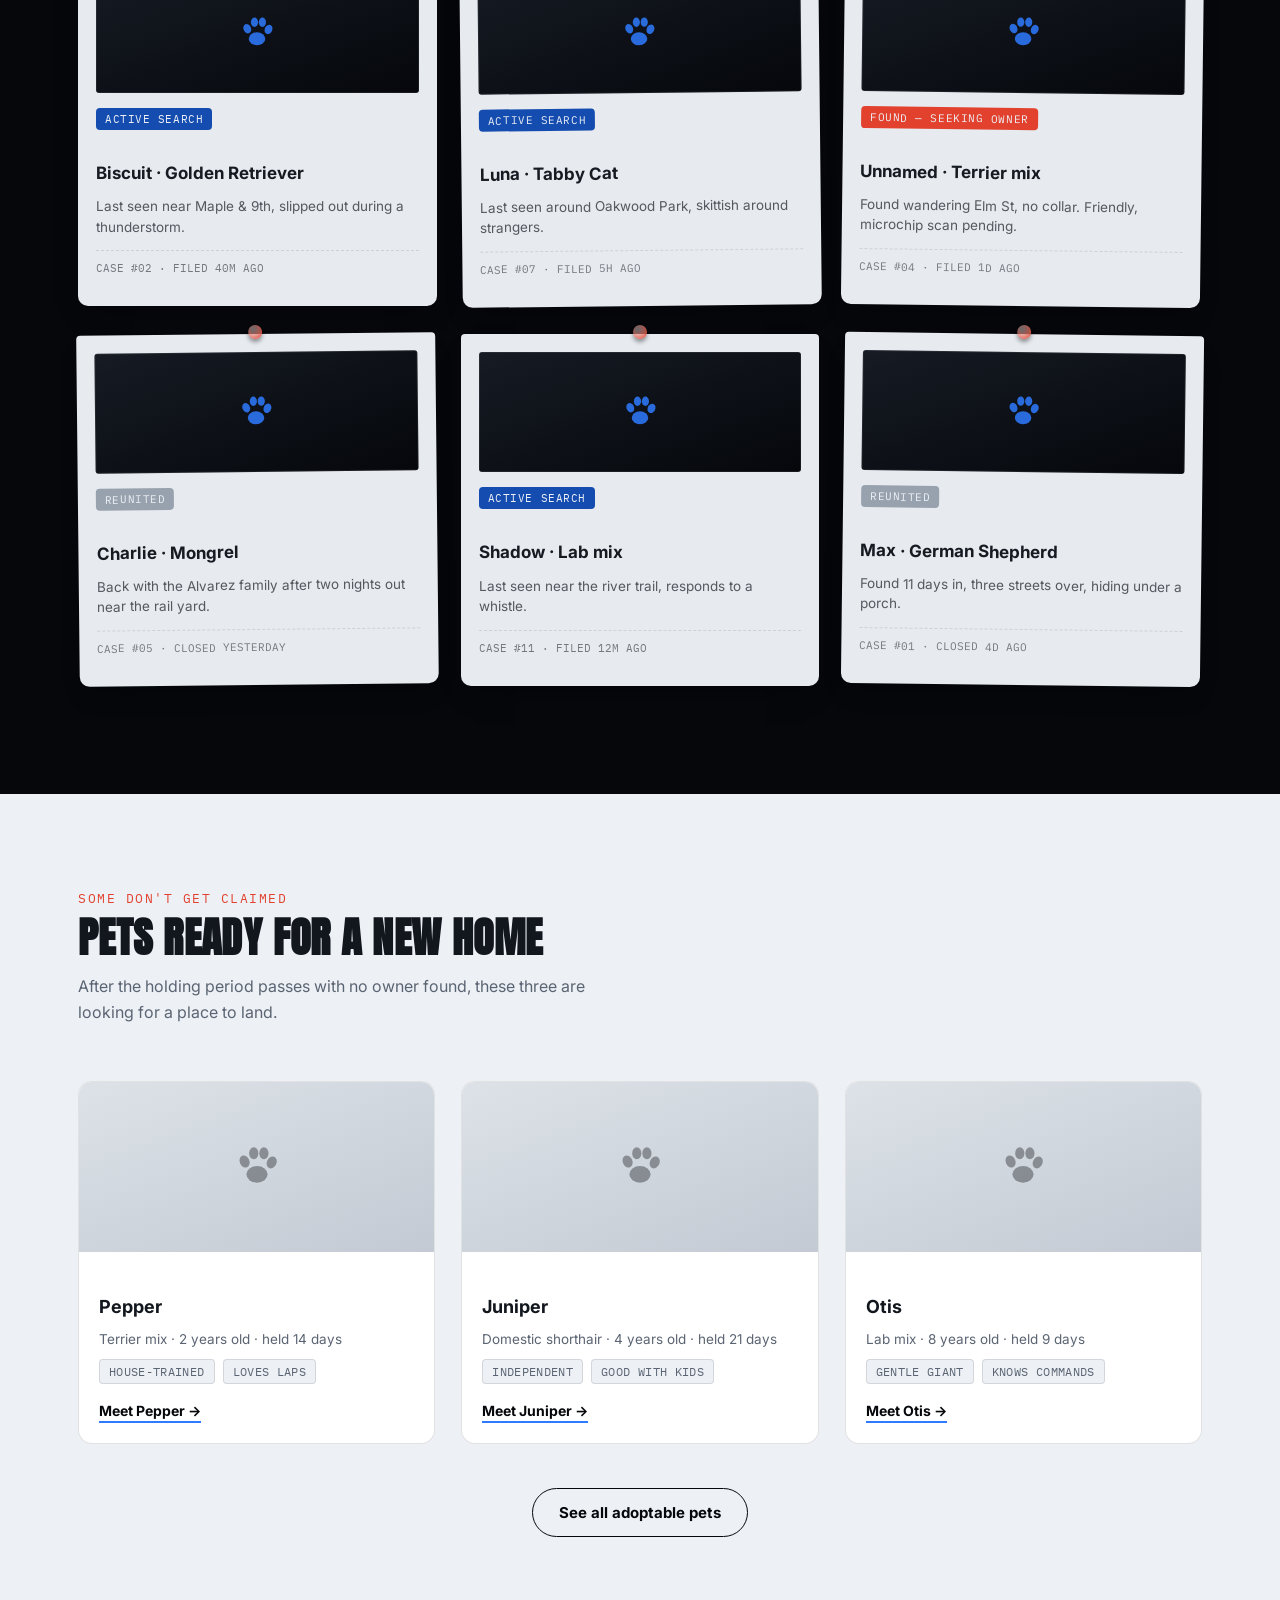
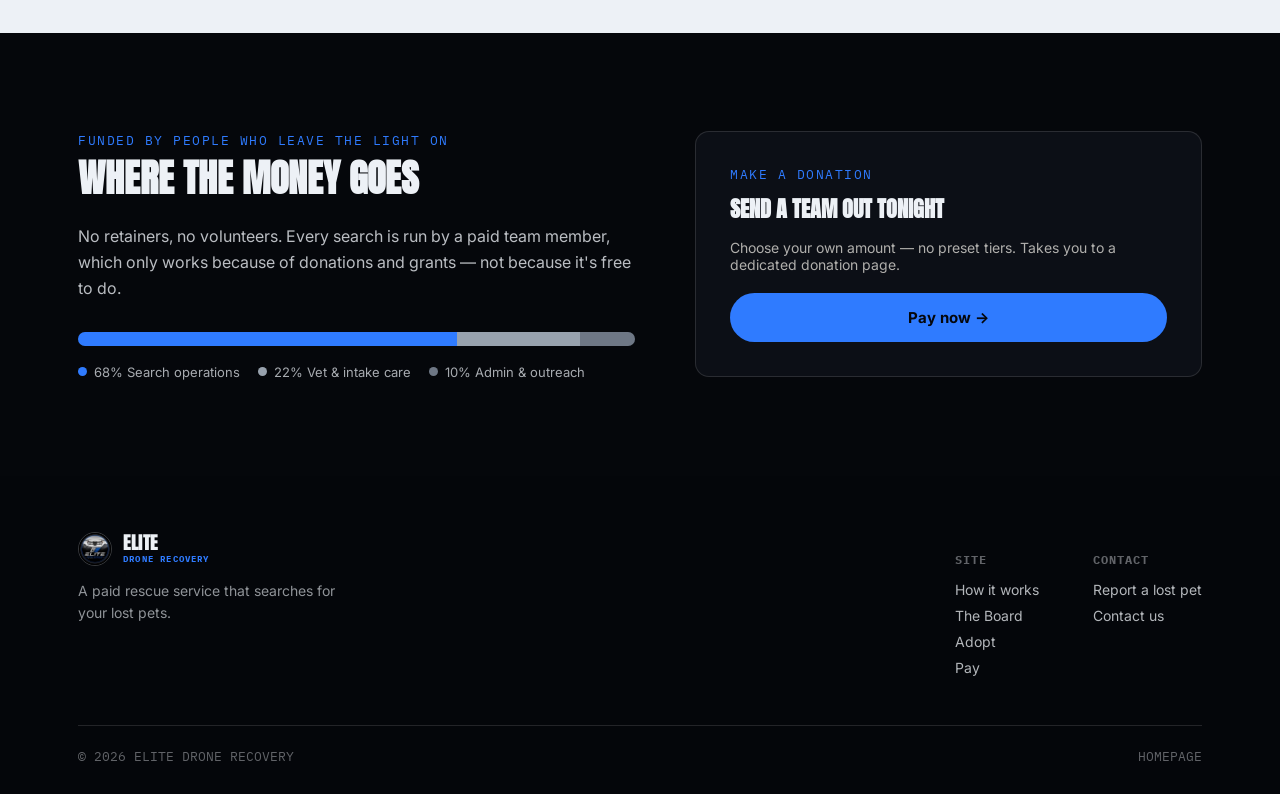
==== commit 61935b8e: "Update index.html" ====
--- a/index.html
+++ b/index.html
@@ -269,7 +269,7 @@
       </div>
     </div>
 
-    <a  class="floating-donates"> contact us </a>
+    <a  class="floating-donate floating-donates"> contact us </a>
   </section>
 
 </main>
